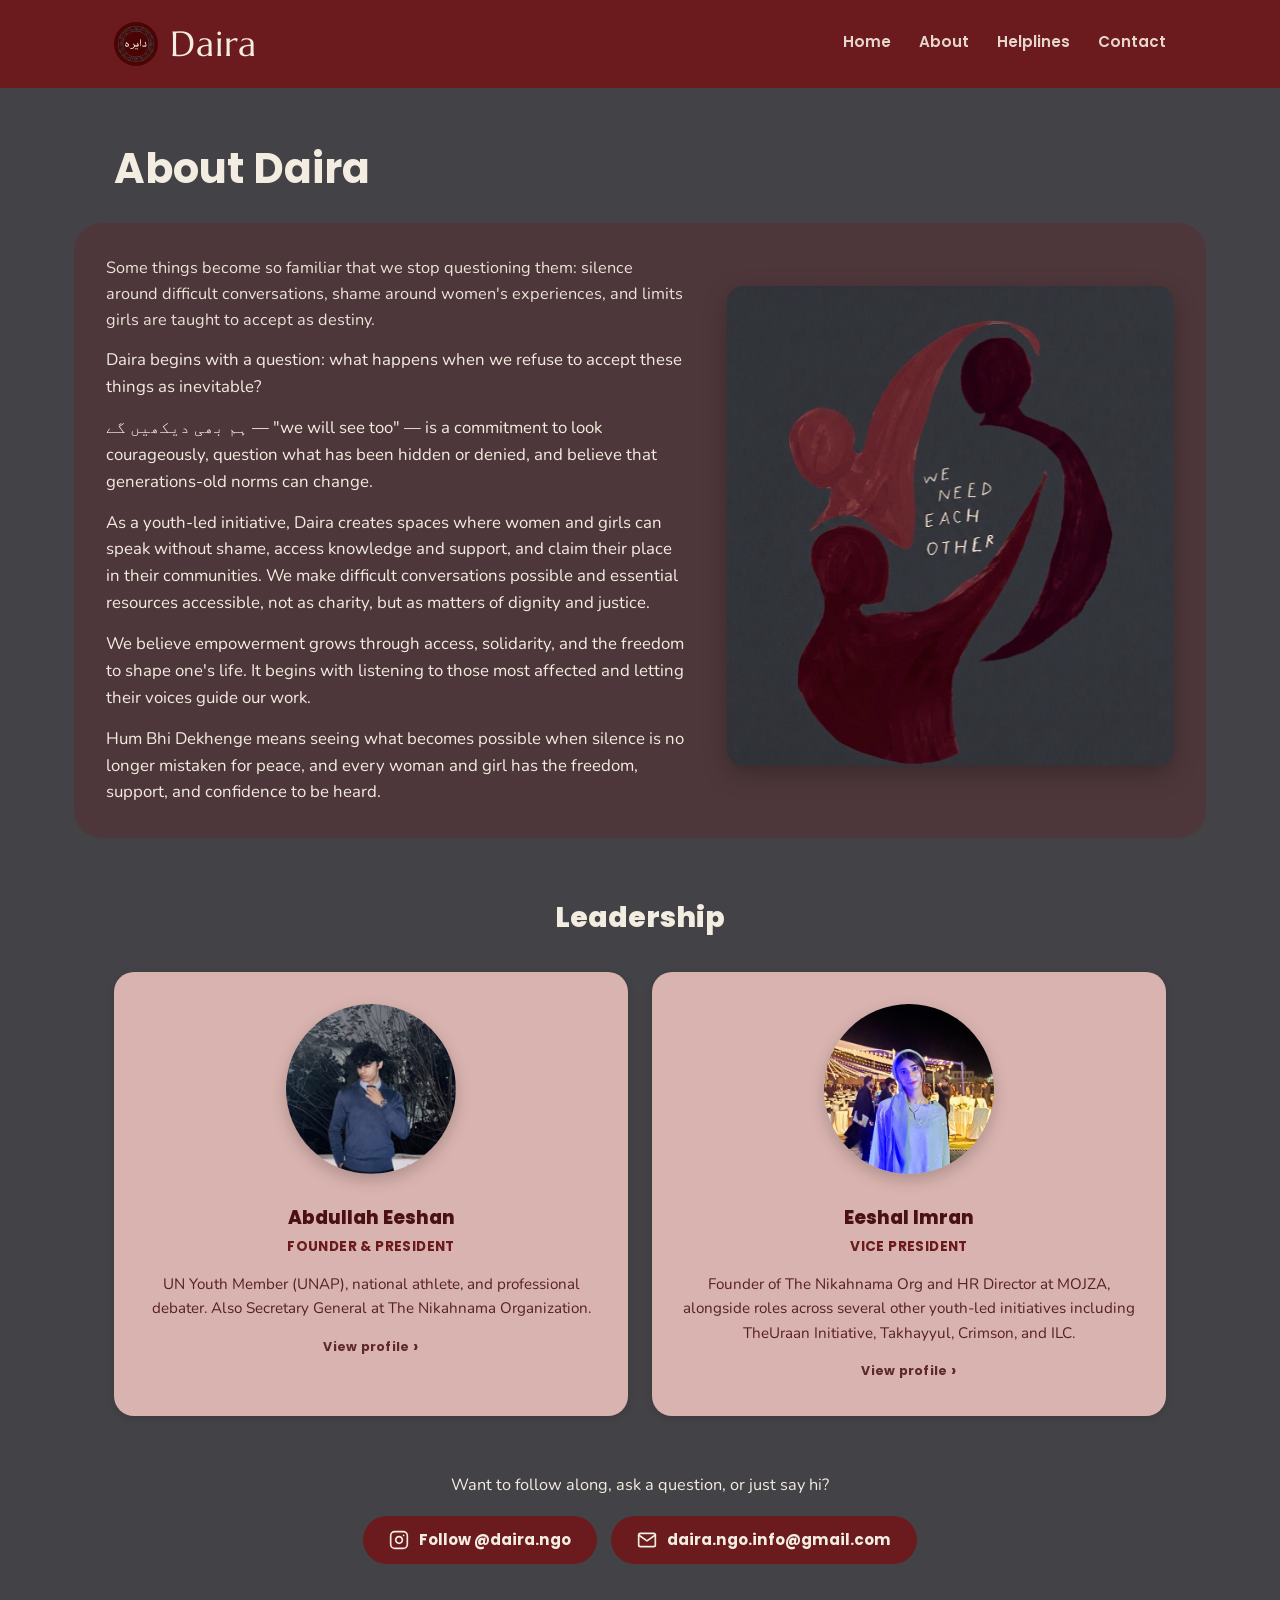
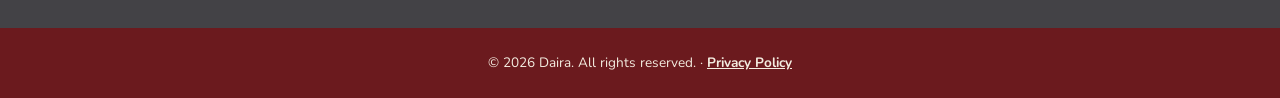
==== public/about.html @ 718fd519 "Daira website Static site: home, about, helplines, legal and Islamic rights, contact, get involved, " ====
<!doctype html>
<html lang="en">
<head>
  <meta charset="UTF-8" />
  <meta name="viewport" content="width=device-width, initial-scale=1.0" />
  <title>About — Daira</title>
  <link rel="preconnect" href="https://fonts.googleapis.com" />
  <link rel="preconnect" href="https://fonts.gstatic.com" crossorigin />
  <link href="https://fonts.googleapis.com/css2?family=Allura&family=Marcellus&family=Playfair+Display:ital,wght@1,600;1,700&family=Noto+Nastaliq+Urdu:wght@400;700&family=Poppins:wght@500;600;700;800&family=Nunito:wght@400;600;700&display=swap" rel="stylesheet" />
  <link rel="stylesheet" href="css/style.css" />
</head>
<body class="helplines-body">
  <header class="site">
    <div class="container">
      <div class="brand-block">
        <img src="images/daira-logo.jpeg" alt="Daira" class="brand-logo" />
        <span class="brand-name">Daira</span>
      </div>
      <nav class="site-nav">
        <a href="index.html">Home</a>
        <a href="about.html">About</a>
        <a href="helplines.html">Helplines</a>
        <a href="contact.html">Contact</a>
      </nav>
    </div>
  </header>

  <main>
    <div class="container page">
      <h1>About Daira</h1>

      <div class="rights-panel">
        <div class="about-mission">
          <div class="about-mission-text">
            <p class="page-lead">
              Some things become so familiar that we stop questioning them: silence around difficult
              conversations, shame around women's experiences, and limits girls are taught to accept as
              destiny.
            </p>

            <p class="about-text">
              Daira begins with a question: what happens when we refuse to accept these things as
              inevitable?
            </p>

            <p class="about-text">
              <span lang="ur" dir="rtl">ہم بھی دیکھیں گے</span> — "we will see too" — is a commitment to
              look courageously, question what has been hidden or denied, and believe that
              generations-old norms can change.
            </p>

            <p class="about-text">
              As a youth-led initiative, Daira creates spaces where women and girls can speak without
              shame, access knowledge and support, and claim their place in their communities. We make
              difficult conversations possible and essential resources accessible, not as charity, but as
              matters of dignity and justice.
            </p>

            <p class="about-text">
              We believe empowerment grows through access, solidarity, and the freedom to shape one's
              life. It begins with listening to those most affected and letting their voices guide our
              work.
            </p>

            <p class="about-text">
              Hum Bhi Dekhenge means seeing what becomes possible when silence is no longer mistaken for
              peace, and every woman and girl has the freedom, support, and confidence to be heard.
            </p>
          </div>
          <div class="about-mission-image">
            <img src="images/we-need-each-other.png" alt="Painted illustration of two figures reaching for each other, with the words &quot;We need each other&quot;" />
          </div>
        </div>
      </div>

      <h2 class="section-heading" style="color: var(--cream); margin: 56px 0 32px;">Leadership</h2>

      <div class="leaders-grid">
        <a class="leader-card reveal" href="leader-detail.html?id=abdullah-eeshan">
          <img src="images/abdullah-eeshan.png" alt="Abdullah Eeshan" class="leader-photo" />
          <div class="leader-name">Abdullah Eeshan</div>
          <div class="leader-role">Founder &amp; President</div>
          <p class="leader-bio">
            UN Youth Member (UNAP), national athlete, and professional debater. Also Secretary
            General at The Nikahnama Organization.
          </p>
          <span class="option-view-more">View profile <span class="option-arrow">›</span></span>
        </a>

        <a class="leader-card reveal" href="leader-detail.html?id=eeshal-imran">
          <img src="images/eeshal-imran.jpg" alt="Eeshal Imran" class="leader-photo" />
          <div class="leader-name">Eeshal Imran</div>
          <div class="leader-role">Vice President</div>
          <p class="leader-bio">
            Founder of The Nikahnama Org and HR Director at MOJZA, alongside roles across several
            other youth-led initiatives including TheUraan Initiative, Takhayyul, Crimson, and ILC.
          </p>
          <span class="option-view-more">View profile <span class="option-arrow">›</span></span>
        </a>
      </div>

      <div class="about-instagram">
        <p>Want to follow along, ask a question, or just say hi?</p>
        <div class="leader-social-buttons">
          <a class="btn btn-instagram" href="https://www.instagram.com/daira.ngo/" target="_blank" rel="noopener">
            <svg width="20" height="20" viewBox="0 0 24 24" fill="none" stroke="currentColor" stroke-width="2" stroke-linecap="round" stroke-linejoin="round"><rect x="2" y="2" width="20" height="20" rx="5"/><path d="M16 11.37a4 4 0 1 1-7.914 1.174A4 4 0 0 1 16 11.37z"/><line x1="17.5" y1="6.5" x2="17.51" y2="6.5"/></svg>
            Follow @daira.ngo
          </a>
          <a class="btn btn-instagram" href="mailto:daira.ngo.info@gmail.com">
            <svg width="20" height="20" viewBox="0 0 24 24" fill="none" stroke="currentColor" stroke-width="2" stroke-linecap="round" stroke-linejoin="round"><rect x="2" y="4" width="20" height="16" rx="2"/><path d="M22 6l-10 7L2 6"/></svg>
            daira.ngo.info@gmail.com
          </a>
        </div>
      </div>
    </div>
  </main>

  <footer class="site">
    <div class="container">&copy; 2026 Daira. All rights reserved. &middot; <a href="privacy.html">Privacy Policy</a></div>
  </footer>

  <script src="js/reveal.js"></script>
</body>
</html>
---- public/css/style.css ----
[hidden] { display: none !important; }

:root {
  /* Palette pulled from Daira's own mood boards: warm terracotta/rust
     (from their textured background swatch — deliberately warmer/browner
     than Panah's cooler purple-maroon, so Daira doesn't read as a reskin
     of it) paired with a muted steel-teal accent, on warm cream text. */
  --maroon: #7a3f30;
  --maroon-dark: #5c2e23;
  /* Header/footer keep the original cooler maroon (matches the logo more
     directly) while the hero panel uses the warmer terracotta above. */
  --header-maroon: #6b1a1e;
  --header-maroon-dark: #4a1114;
  /* Light dusty-rose tint of the header maroon, for two-tone card bodies. */
  --maroon-tint: #d9b3af;
  --teal: #4d6b74;
  --teal-dark: #35494f;
  --teal-tint: #e9eef0;
  --cream: #f3ece0;
  --ink: #2c1416;

  --font-script: "Allura", cursive;
  --font-elegant: "Playfair Display", Georgia, serif;
  --font-urdu: "Noto Nastaliq Urdu", serif;
  --font-display: "Poppins", sans-serif;
  --font-body: "Nunito", -apple-system, "Segoe UI", Roboto, Helvetica, Arial, sans-serif;
}

* { box-sizing: border-box; }

body {
  margin: 0;
  background: var(--teal-tint);
  color: var(--ink);
  font-family: var(--font-body);
  line-height: 1.6;
}

.container {
  max-width: 1100px;
  margin: 0 auto;
  padding: 0 24px;
}

header.site {
  background: var(--header-maroon);
  color: var(--cream);
}
header.site .container {
  display: flex;
  align-items: center;
  justify-content: space-between;
  padding: 16px 24px;
}
.brand-block {
  display: flex;
  align-items: center;
  gap: 12px;
}
.brand-logo {
  width: 44px;
  height: 44px;
  border-radius: 50%;
  object-fit: cover;
}
.brand-name {
  font-family: "Marcellus", serif;
  letter-spacing: 0.03em;
  font-size: 2.2rem;
  color: var(--cream);
}
.site-nav {
  display: flex;
  gap: 28px;
}
.site-nav a {
  position: relative;
  color: var(--cream);
  text-decoration: none;
  font-family: var(--font-display);
  font-weight: 600;
  font-size: 0.95rem;
  opacity: 0.9;
  padding-bottom: 4px;
  transition: opacity 0.2s ease;
}
.site-nav a::after {
  content: "";
  position: absolute;
  left: 0;
  right: 0;
  bottom: 0;
  height: 2px;
  background: var(--cream);
  border-radius: 2px;
  transform: scaleX(0);
  transform-origin: left;
  transition: transform 0.25s ease;
}
.site-nav a:hover { opacity: 1; }
.site-nav a:hover::after { transform: scaleX(1); }

/* Hero — two textured panels side by side, echoing the split-panel look
   in Daira's own mood board carousels. Real texture art can drop in later;
   these are gradient approximations of the maroon/teal panels for now. */
.hero {
  display: grid;
  grid-template-columns: 1fr 1.2fr;
  min-height: 560px;
}
.hero-panel {
  display: flex;
  flex-direction: column;
  align-items: center;
  justify-content: center;
  padding: 48px;
  text-align: center;
}
.hero-panel-left {
  background: var(--header-maroon-dark);
}
.hero-logo {
  width: 260px;
  height: 260px;
  border-radius: 50%;
  object-fit: cover;
  box-shadow: 0 20px 50px rgba(0,0,0,0.35);
  transition: transform 0.3s ease, box-shadow 0.3s ease;
  animation: heroLogoIn 0.8s ease both, logoBreathe 4s ease-in-out 0.8s infinite;
}
.hero-logo:hover {
  transform: scale(1.05) rotate(-2deg);
  box-shadow: 0 24px 60px rgba(0,0,0,0.45);
}
.hero-panel-right {
  background: #434246;
  color: var(--cream);
}
.hero-slogan-urdu {
  font-family: var(--font-urdu);
  font-size: 3.2rem;
  font-weight: 700;
  margin: 0 0 12px;
  line-height: 1.4;
  animation: heroTextIn 0.7s ease 0.1s both;
}
.hero-slogan-en {
  font-family: var(--font-elegant);
  font-style: italic;
  font-weight: 600;
  font-size: 2.6rem;
  margin: 6px 0 24px;
  color: var(--cream);
  animation: heroTextIn 0.7s ease 0.25s both;
}
.hero-tagline {
  font-size: 1.05rem;
  max-width: 42ch;
  margin: 0 0 32px;
  opacity: 0.9;
  animation: heroTextIn 0.7s ease 0.4s both;
}
.hero-actions {
  display: flex;
  gap: 14px;
  flex-wrap: wrap;
  justify-content: center;
  animation: heroTextIn 0.7s ease 0.55s both;
}

@keyframes heroLogoIn {
  from { opacity: 0; transform: scale(0.8) rotate(-8deg); }
  to { opacity: 1; transform: scale(1) rotate(0); }
}
@keyframes logoBreathe {
  0%, 100% { box-shadow: 0 20px 50px rgba(0,0,0,0.35); }
  50% { box-shadow: 0 20px 60px rgba(0,0,0,0.5); }
}
@keyframes heroTextIn {
  from { opacity: 0; transform: translateY(16px); }
  to { opacity: 1; transform: translateY(0); }
}

.btn, .btn-secondary {
  display: inline-block;
  padding: 12px 26px;
  border-radius: 999px;
  font-family: var(--font-display);
  font-weight: 700;
  font-size: 0.95rem;
  text-decoration: none;
  cursor: pointer;
  transition: transform 0.15s ease, opacity 0.15s ease;
}
.btn {
  background: var(--cream);
  color: var(--teal-dark);
  border: none;
}
.btn-secondary {
  background: transparent;
  color: var(--cream);
  border: 1.5px solid var(--cream);
}
.btn:hover, .btn-secondary:hover { transform: translateY(-2px); opacity: 0.92; }

/* Services — three entry points into the site's resource pages, sitting
   on the default cream background between the hero and Aims/Objectives. */
.services { padding: 64px 16px; background: var(--header-maroon-dark); text-align: center; }
.services .container { max-width: 1500px; }
.services-panel {
  background: #434246;
  border-radius: 28px;
  padding: 48px 20px;
}
.section-heading {
  font-family: var(--font-display);
  font-size: 1.8rem;
  font-weight: 800;
  color: var(--cream);
  text-align: center;
  margin: 0 0 36px;
}
.services-grid {
  display: grid;
  grid-template-columns: repeat(auto-fit, minmax(300px, 1fr));
  gap: 20px;
}
.service-card {
  display: flex;
  flex-direction: column;
  border-radius: 16px;
  overflow: hidden;
  text-decoration: none;
  box-shadow: 0 2px 8px rgba(0,0,0,0.1);
  transition: transform 0.2s ease, box-shadow 0.2s ease;
}
.service-card:hover {
  transform: translateY(-4px);
  box-shadow: 0 12px 24px rgba(0,0,0,0.16);
}
.service-card h3 {
  font-family: var(--font-display);
  font-size: 1.15rem;
  color: var(--cream);
  background: var(--header-maroon);
  margin: 0;
  padding: 20px 24px;
}
.service-card p {
  flex: 1;
  margin: 0;
  padding: 18px 24px 8px;
  background: var(--maroon-tint);
  color: var(--header-maroon-dark);
  font-size: 0.92rem;
  line-height: 1.55;
}
.service-arrow {
  padding: 0 24px 20px;
  background: var(--maroon-tint);
  color: var(--header-maroon-dark);
  font-family: var(--font-display);
  font-weight: 700;
  font-size: 0.85rem;
}

/* Aims/Objectives — the three-panel dark textured layout from Daira's own
   mood board, with the logo centered between them. */
.aims {
  display: grid;
  grid-template-columns: 1fr 0.7fr 1fr;
  background: var(--header-maroon-dark);
}
.aims-panel {
  padding: 56px 40px;
  display: flex;
  flex-direction: column;
  justify-content: center;
}
.aims-panel-text { color: var(--cream); text-align: center; justify-content: flex-start; padding-top: 8px; }
.aims-panel-text ul { text-align: center; }
.aims-heading {
  font-family: var(--font-display);
  font-size: 2.2rem;
  font-weight: 800;
  letter-spacing: 0.02em;
  margin: 0 0 20px;
  color: var(--cream);
}
.aims-panel-text ul {
  margin: 0;
  padding: 0;
  list-style: none;
  font-size: 0.98rem;
  line-height: 1.8;
}
.aims-panel-text li { margin-bottom: 6px; }
.aims-panel-logo {
  align-items: center;
  justify-content: flex-start;
  padding-left: 12px;
  padding-right: 12px;
  padding-top: 120px;
}
.aims-logo {
  width: 130px;
  height: 130px;
  border-radius: 50%;
  object-fit: cover;
}
/* Tall illustration, not a face photo — shown in full rather than
   circle-cropped, which would cut off the head or the scales. */
.aims-justice-img {
  width: 100%;
  max-width: 800px;
  height: auto;
  object-fit: contain;
}

@media (max-width: 860px) {
  .aims { grid-template-columns: 1fr; }
  .aims-panel-logo { order: -1; }
}

/* Plain content pages (Helplines, Rights, etc.) */
.page { padding: 48px 24px 64px; }
.page h1 {
  font-family: var(--font-display);
  font-size: 2.6rem;
  color: var(--maroon-dark);
  margin: 0 0 20px;
}
.page-lead {
  font-size: 1.02rem;
  max-width: 62ch;
  margin: 0 0 32px;
  opacity: 0.85;
}

/* Helplines page sits on the teal panel colour instead of the site's
   default cream tint, per the reference swatch. */
body.helplines-body { background: #434246; }
body.helplines-body .page h1,
body.helplines-body .page-lead { color: var(--cream); }
body.helplines-body .page-lead { opacity: 0.95; }

/* Helplines page — every individual option is its own uniform card,
   grouped under a plain category label so cards never end up wildly
   different heights just because one category has more options than
   another. Each card links straight to that option's own detail page. */
.option-group { margin-bottom: 36px; }
.option-group:last-child { margin-bottom: 0; }
.option-group-heading {
  font-family: var(--font-display);
  font-size: 1.4rem;
  font-weight: 800;
  color: var(--cream);
  margin: 0 0 16px;
  padding-bottom: 10px;
  border-bottom: 2px solid rgba(243, 236, 224, 0.2);
}
.option-grid {
  display: grid;
  grid-template-columns: repeat(auto-fit, minmax(240px, 1fr));
  gap: 16px;
}
.option-card {
  position: relative;
  display: block;
  background: var(--maroon-tint);
  border-radius: 14px;
  padding: 20px;
  text-decoration: none;
  box-shadow: 0 2px 8px rgba(0,0,0,0.12);
  transition: transform 0.2s ease, box-shadow 0.2s ease;
}
.option-card:hover {
  transform: translateY(-4px);
  box-shadow: 0 12px 24px rgba(0,0,0,0.2);
}
.option-name {
  font-family: var(--font-display);
  font-weight: 800;
  font-size: 1.02rem;
  color: var(--header-maroon-dark);
}
.option-phone {
  font-weight: 700;
  font-size: 0.95rem;
  color: var(--header-maroon-dark);
  margin-top: 4px;
}
.option-hint {
  font-size: 0.85rem;
  color: var(--header-maroon-dark);
  opacity: 0.8;
  margin-top: 6px;
  line-height: 1.5;
}
.option-view-more {
  display: inline-flex;
  align-items: center;
  gap: 4px;
  margin-top: 12px;
  font-family: var(--font-display);
  font-weight: 700;
  font-size: 0.78rem;
  letter-spacing: 0.02em;
  color: var(--header-maroon-dark);
  opacity: 0.85;
}
.option-view-more .option-arrow {
  font-size: 1rem;
  line-height: 1;
  transition: transform 0.2s ease;
}
.option-card:hover .option-view-more .option-arrow { transform: translateX(3px); }

/* Helpline detail page */
.back-link {
  display: inline-block;
  margin-bottom: 20px;
  color: var(--cream);
  font-family: var(--font-display);
  font-weight: 700;
  font-size: 0.9rem;
  text-decoration: none;
  opacity: 0.9;
}
.back-link:hover { text-decoration: underline; }
.detail-category {
  font-family: var(--font-display);
  font-weight: 700;
  font-size: 0.85rem;
  letter-spacing: 0.04em;
  text-transform: uppercase;
  color: var(--cream);
  opacity: 0.75;
  margin: 0 0 6px;
}
.detail-description {
  color: var(--cream);
  font-size: 1.02rem;
  line-height: 1.7;
  margin: 0 0 24px;
}
.detail-contact-btn { margin-bottom: 28px; }
.help-item-map {
  border-radius: 12px;
  overflow: hidden;
}
.help-item-map iframe { display: block; }

/* Helpline category page — one or more full entries stacked underneath a
   shared category heading. */
.category-entry {
  padding: 32px 0;
  border-top: 1px solid rgba(243, 236, 224, 0.15);
}
.category-entry:first-of-type { border-top: none; padding-top: 0; }
.category-entry h2 {
  font-family: var(--font-display);
  font-size: 1.4rem;
  color: var(--cream);
  margin: 0 0 8px;
}

.notice {
  background: var(--cream);
  border: 1px solid rgba(0,0,0,0.08);
  border-radius: 16px;
  padding: 20px 24px;
  font-size: 0.95rem;
}
.btn-instagram {
  display: inline-flex;
  align-items: center;
  gap: 10px;
  background: var(--header-maroon);
  color: var(--cream);
}
.btn-instagram:hover { background: var(--header-maroon-dark); }
.notice a { color: var(--maroon); font-weight: 700; }

/* Legal Rights / Islamic Rights pages — same two-tone card language as
   the Helplines grid, so all three resource pages feel like one family. */
.rights-panel {
  background: rgba(107, 26, 30, 0.28);
  border-radius: 28px;
  padding: 32px;
  margin: 0 -40px 32px;
}
.rights-grid {
  display: grid;
  grid-template-columns: 1fr;
  gap: 20px;
}
.rights-card {
  background: transparent;
  padding: 0;
  border-radius: 16px;
  overflow: hidden;
  box-shadow: 0 2px 8px rgba(0,0,0,0.12);
  transition: transform 0.2s ease, box-shadow 0.2s ease;
}
.rights-card:hover {
  transform: translateY(-4px);
  box-shadow: 0 12px 24px rgba(0,0,0,0.2);
}
.rights-card h2 {
  font-family: var(--font-display);
  font-size: 1.05rem;
  color: var(--cream);
  background: var(--header-maroon);
  margin: 0;
  padding: 18px 24px;
}
.rights-card ul { margin: 0; padding: 16px 24px 20px; list-style: none; background: var(--maroon-tint); }
.rights-card li {
  padding: 12px 0;
  border-bottom: 1px solid rgba(74, 17, 20, 0.15);
  line-height: 1.6;
  color: var(--header-maroon-dark);
}
.rights-card li:last-child { border-bottom: none; }
.rights-card li strong {
  display: block;
  color: var(--header-maroon-dark);
  margin-bottom: 3px;
}
.rights-ref {
  display: block;
  font-size: 0.82rem;
  font-style: italic;
  opacity: 0.75;
  margin-top: 4px;
}
.rights-note {
  background: var(--maroon-tint);
  border-radius: 16px;
  padding: 20px 24px;
  margin-bottom: 24px;
  font-size: 0.92rem;
  line-height: 1.6;
  color: var(--header-maroon-dark);
}
.rights-note a { color: var(--header-maroon-dark); font-weight: 700; }

/* About page — mission copy and leadership cards. */
.about-text {
  color: var(--cream);
  font-size: 1.05rem;
  line-height: 1.6;
  max-width: 68ch;
  margin: 14px 0 0;
}
.about-mission-text .page-lead { margin-bottom: 14px; }
.about-mission {
  display: flex;
  align-items: center;
  gap: 40px;
}
.about-mission-text { flex: 1.3; }
.about-mission-image { flex: 1; }
.about-mission-image img {
  width: 100%;
  border-radius: 16px;
  box-shadow: 0 8px 24px rgba(0,0,0,0.25);
}
@media (max-width: 860px) {
  .about-mission { flex-direction: column; }
  .about-mission-image { width: 100%; max-width: 360px; }
}
.about-instagram {
  margin-top: 56px;
  text-align: center;
}
.about-instagram p {
  color: var(--cream);
  font-size: 1.02rem;
  margin: 0 0 18px;
}
.leaders-grid {
  display: grid;
  grid-template-columns: repeat(auto-fit, minmax(260px, 1fr));
  gap: 24px;
}
.leader-card {
  display: block;
  background: var(--maroon-tint);
  border-radius: 20px;
  padding: 32px 28px;
  text-align: center;
  text-decoration: none;
  box-shadow: 0 2px 8px rgba(0,0,0,0.12);
  transition: transform 0.2s ease, box-shadow 0.2s ease;
}
.leader-card .option-view-more {
  display: inline-flex;
  margin-top: 16px;
  color: var(--header-maroon-dark);
}
.leader-card:hover {
  transform: translateY(-4px);
  box-shadow: 0 12px 24px rgba(0,0,0,0.2);
}
.leader-photo {
  width: 170px;
  height: 170px;
  border-radius: 50%;
  object-fit: cover;
  margin-bottom: 20px;
  box-shadow: 0 6px 16px rgba(0,0,0,0.2);
}
.leader-name {
  font-family: var(--font-display);
  font-weight: 800;
  font-size: 1.15rem;
  color: var(--header-maroon-dark);
}
.leader-role {
  font-family: var(--font-display);
  font-weight: 700;
  font-size: 0.85rem;
  letter-spacing: 0.03em;
  text-transform: uppercase;
  color: var(--header-maroon);
  margin-top: 4px;
}
.leader-bio {
  font-size: 0.95rem;
  line-height: 1.6;
  color: var(--header-maroon-dark);
  opacity: 0.9;
  margin: 14px 0 0;
}

/* Leader detail page */
.leader-detail-header {
  display: flex;
  align-items: center;
  gap: 24px;
  margin-bottom: 32px;
}
.leader-detail-header .leader-photo { flex-shrink: 0; margin: 0; }
#leader-root h2 {
  font-family: var(--font-display);
  font-size: 1.2rem;
  color: var(--cream);
  margin: 32px 0 12px;
  padding-bottom: 8px;
  border-bottom: 2px solid rgba(243, 236, 224, 0.2);
}
#leader-root ul { margin: 0; padding-left: 20px; color: var(--cream); }
#leader-root li { margin-bottom: 8px; line-height: 1.6; opacity: 0.9; }
.skills-list { display: flex; flex-wrap: wrap; gap: 10px; }
.skill-pill {
  background: var(--maroon-tint);
  color: var(--header-maroon-dark);
  font-family: var(--font-display);
  font-weight: 700;
  font-size: 0.85rem;
  padding: 6px 16px;
  border-radius: 999px;
}
.leader-social-buttons {
  display: flex;
  justify-content: center;
  flex-wrap: wrap;
  gap: 14px;
}

/* the donate panel reuses this row, where it needs room under the copy */
#panel-donate .leader-social-buttons { margin-top: 22px; }

/* Get Involved page */
.involved-center { max-width: 720px; margin: 0 auto; }
.involved-tabs {
  display: flex;
  justify-content: center;
  gap: 12px;
  margin-bottom: 28px;
}
.involved-tab {
  font-family: var(--font-display);
  font-weight: 700;
  font-size: 0.95rem;
  padding: 10px 22px;
  border-radius: 999px;
  border: 1.5px solid var(--cream);
  background: transparent;
  color: var(--cream);
  cursor: pointer;
  transition: background 0.2s ease, color 0.2s ease;
}
.involved-tab.is-active { background: var(--cream); color: var(--header-maroon-dark); }
.involved-form {
  display: grid;
  grid-template-columns: 1fr 1fr;
  gap: 20px 24px;
  max-width: 720px;
  margin: 0 auto;
}
.involved-form .full { grid-column: 1 / -1; }
@media (max-width: 640px) {
  .involved-form { grid-template-columns: 1fr; }
}
.involved-form label {
  display: flex;
  flex-direction: column;
  gap: 6px;
  color: var(--cream);
  font-family: var(--font-display);
  font-weight: 600;
  font-size: 0.9rem;
}
.involved-form input,
.involved-form select,
.involved-form textarea {
  font-family: var(--font-body);
  font-size: 0.95rem;
  padding: 10px 14px;
  border-radius: 10px;
  border: none;
  background: var(--cream);
  color: var(--ink);
  resize: vertical;
}
.involved-form button { justify-self: center; margin-top: 4px; }
.involved-panel > .btn-instagram { display: flex; width: fit-content; margin: 20px auto 0; }

.payment-details {
  display: grid;
  grid-template-columns: repeat(auto-fit, minmax(200px, 1fr));
  gap: 16px;
  margin: 20px 0;
}
.payment-method {
  background: var(--cream);
  border-radius: 12px;
  padding: 16px 18px;
}
.payment-method-name {
  font-family: var(--font-display);
  font-weight: 700;
  color: var(--header-maroon-dark);
  margin-bottom: 8px;
  font-size: 1.02rem;
}
.payment-method-row {
  color: var(--ink);
  font-size: 0.92rem;
  line-height: 1.6;
}
.payment-method-row strong { font-weight: 700; }

.shoutout-box {
  margin-top: 28px;
  padding-top: 24px;
  border-top: 1px solid rgba(243, 236, 224, 0.3);
}
.shoutout-title {
  font-family: var(--font-display);
  font-weight: 700;
  font-size: 1.1rem;
  color: var(--cream);
  margin-bottom: 8px;
  text-align: center;
}
.shoutout-text {
  color: var(--cream);
  font-size: 0.92rem;
  line-height: 1.6;
  text-align: center;
  max-width: 560px;
  margin: 0 auto 18px;
}
.shoutout-choice {
  display: flex;
  justify-content: center;
  gap: 14px;
  margin-bottom: 6px;
}
.btn-choice {
  font-family: var(--font-display);
  font-weight: 700;
  font-size: 0.9rem;
  padding: 8px 26px;
  border-radius: 999px;
  border: 1.5px solid var(--cream);
  background: transparent;
  color: var(--cream);
  cursor: pointer;
  transition: background 0.2s ease, color 0.2s ease;
}
.btn-choice:hover { background: var(--cream); color: var(--header-maroon-dark); }
.optional-tag {
  font-weight: 400;
  font-size: 0.8rem;
  opacity: 0.75;
  text-transform: none;
}
.shoutout-hint {
  color: var(--cream);
  font-size: 0.85rem;
  line-height: 1.5;
  opacity: 0.85;
  margin: -8px 0 4px;
}
.shoutout-no-msg {
  color: var(--cream);
  font-size: 0.95rem;
  text-align: center;
  margin: 0 0 6px;
}
.shoutout-note {
  color: var(--cream);
  font-size: 0.85rem;
  text-align: center;
  opacity: 0.85;
  margin: 18px 0 0;
}
.shoutout-note a { color: var(--cream); font-weight: 700; }
@media (max-width: 600px) {
  .leader-detail-header { flex-direction: column; text-align: center; }
}

footer.site {
  background: var(--header-maroon);
  color: var(--cream);
  text-align: center;
  padding: 24px 0;
  font-size: 0.85rem;
}
footer.site a, footer.site a:visited { color: var(--cream); font-weight: 700; }
footer.site a:hover { text-decoration: underline; }

@media (max-width: 860px) {
  .hero { grid-template-columns: 1fr; min-height: auto; }
  .hero-panel { padding: 40px 24px; }
  .hero-logo { width: 180px; height: 180px; }
  .hero-slogan-urdu { font-size: 2.4rem; }
  .hero-slogan-en { font-size: 1.8rem; }
}

/* Scroll-reveal — fades/slides content in as it enters the viewport
   (public/js/reveal.js toggles .is-visible via IntersectionObserver).
   Wrapped in prefers-reduced-motion so motion-sensitive users just see the
   final state immediately, same as Panah's site. */
@media (prefers-reduced-motion: no-preference) {
  .reveal { opacity: 0; transform: translateY(24px); transition: opacity 0.6s ease, transform 0.6s ease; }
  .reveal.is-visible { opacity: 1; transform: translateY(0); }

  /* Staggered cascade for the Aims/Objectives panels and Helplines cards —
     each element gets IntersectionObserver's .is-visible at roughly the
     same moment (all enter the viewport together), so the stagger has to
     come from a transition-delay per position, not from JS timing. */
  .services-grid .service-card:nth-child(1) { transition-delay: 0s; }
  .services-grid .service-card:nth-child(2) { transition-delay: 0.12s; }
  .services-grid .service-card:nth-child(3) { transition-delay: 0.24s; }
  .aims-panel:nth-child(1) { transition-delay: 0s; }
  .aims-panel:nth-child(2) { transition-delay: 0.15s; }
  .aims-panel:nth-child(3) { transition-delay: 0.3s; }
  .option-grid .option-card:nth-child(1) { transition-delay: 0s; }
  .option-grid .option-card:nth-child(2) { transition-delay: 0.1s; }
  .option-grid .option-card:nth-child(3) { transition-delay: 0.2s; }
  .rights-grid .rights-card:nth-child(1) { transition-delay: 0s; }
  .rights-grid .rights-card:nth-child(2) { transition-delay: 0.1s; }
  .rights-grid .rights-card:nth-child(3) { transition-delay: 0.2s; }
  .rights-grid .rights-card:nth-child(4) { transition-delay: 0.3s; }
  .rights-grid .rights-card:nth-child(5) { transition-delay: 0.4s; }
}
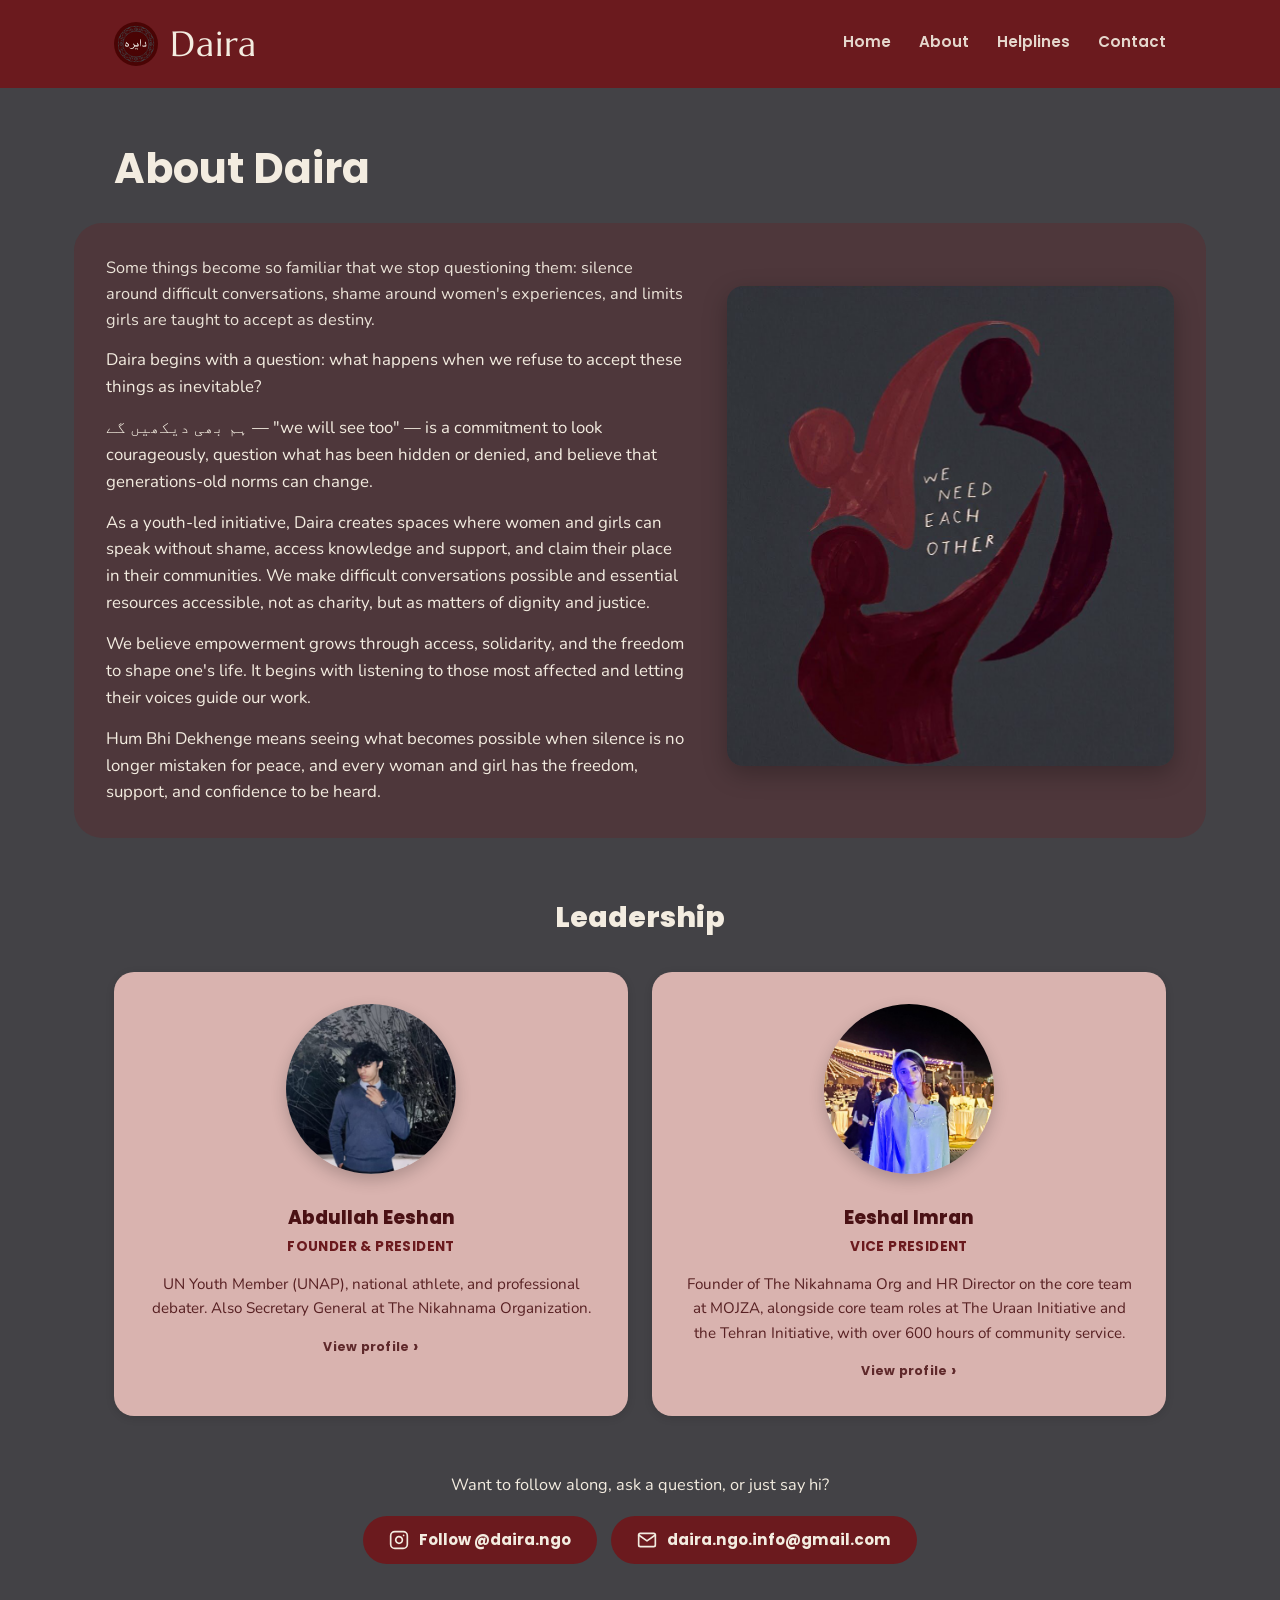
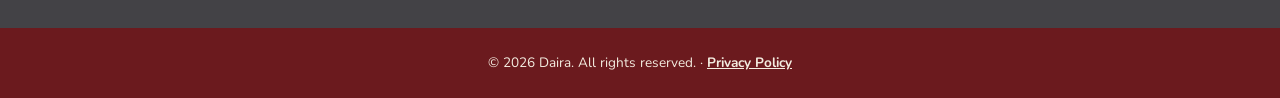
==== commit 51e16bd4: "Update Eeshal's profile: remove past roles, add education and core team roles" ====
--- a/public/about.html
+++ b/public/about.html
@@ -16,7 +16,10 @@
         <img src="images/daira-logo.jpeg" alt="Daira" class="brand-logo" />
         <span class="brand-name">Daira</span>
       </div>
-      <nav class="site-nav">
+      <button type="button" class="nav-toggle" id="nav-toggle" aria-label="Toggle menu" aria-expanded="false" aria-controls="site-nav">
+        <span></span><span></span><span></span>
+      </button>
+      <nav class="site-nav" id="site-nav">
         <a href="index.html">Home</a>
         <a href="about.html">About</a>
         <a href="helplines.html">Helplines</a>
@@ -92,8 +95,7 @@
           <div class="leader-name">Eeshal Imran</div>
           <div class="leader-role">Vice President</div>
           <p class="leader-bio">
-            Founder of The Nikahnama Org and HR Director at MOJZA, alongside roles across several
-            other youth-led initiatives including TheUraan Initiative, Takhayyul, Crimson, and ILC.
+            Founder of The Nikahnama Org and HR Director on the core team at MOJZA, alongside core team roles at The Uraan Initiative and the Tehran Initiative, with over 600 hours of community service.
           </p>
           <span class="option-view-more">View profile <span class="option-arrow">›</span></span>
         </a>
@@ -119,6 +121,7 @@
     <div class="container">&copy; 2026 Daira. All rights reserved. &middot; <a href="privacy.html">Privacy Policy</a></div>
   </footer>
 
+  <script src="js/nav.js"></script>
   <script src="js/reveal.js"></script>
 </body>
 </html>
--- a/public/css/style.css
+++ b/public/css/style.css
@@ -223,7 +223,7 @@
 }
 .services-grid {
   display: grid;
-  grid-template-columns: repeat(auto-fit, minmax(300px, 1fr));
+  grid-template-columns: repeat(auto-fit, minmax(min(300px, 100%), 1fr));
   gap: 20px;
 }
 .service-card {
@@ -320,7 +320,11 @@
 
 @media (max-width: 860px) {
   .aims { grid-template-columns: 1fr; }
-  .aims-panel-logo { order: -1; }
+  /* keep source order on phones — Aims, then the picture, then Objectives.
+     The desktop 120px top padding only exists to place the image in the
+     middle column, and at full width the image fills the whole screen. */
+  .aims-panel-logo { padding: 4px 24px 8px; }
+  .aims-justice-img { max-width: 260px; }
 }
 
 /* Plain content pages (Helplines, Rights, etc.) */
@@ -362,7 +366,7 @@
 }
 .option-grid {
   display: grid;
-  grid-template-columns: repeat(auto-fit, minmax(240px, 1fr));
+  grid-template-columns: repeat(auto-fit, minmax(min(240px, 100%), 1fr));
   gap: 16px;
 }
 .option-card {
@@ -583,7 +587,7 @@
 }
 .leaders-grid {
   display: grid;
-  grid-template-columns: repeat(auto-fit, minmax(260px, 1fr));
+  grid-template-columns: repeat(auto-fit, minmax(min(260px, 100%), 1fr));
   gap: 24px;
 }
 .leader-card {
@@ -732,7 +736,7 @@
 
 .payment-details {
   display: grid;
-  grid-template-columns: repeat(auto-fit, minmax(200px, 1fr));
+  grid-template-columns: repeat(auto-fit, minmax(min(200px, 100%), 1fr));
   gap: 16px;
   margin: 20px 0;
 }
@@ -871,3 +875,76 @@
   .rights-grid .rights-card:nth-child(4) { transition-delay: 0.3s; }
   .rights-grid .rights-card:nth-child(5) { transition-delay: 0.4s; }
 }
+
+/* ============ Mobile header: hamburger menu (same pattern as Panah) ============
+   Kept at the very end of the file on purpose. These selectors tie with the
+   base header rules near the top, and ties resolve by source order even inside
+   @media — so this block has to come last or the desktop rules win on phones. */
+.nav-toggle {
+  display: none;
+  flex-direction: column;
+  justify-content: center;
+  align-items: center;
+  gap: 5px;
+  width: 42px;
+  height: 42px;
+  padding: 0;
+  margin-left: auto;
+  border: 1.5px solid rgba(243, 236, 224, 0.35);
+  border-radius: 10px;
+  background: transparent;
+  cursor: pointer;
+  -webkit-appearance: none;
+  appearance: none;
+}
+.nav-toggle span {
+  display: block;
+  width: 20px;
+  height: 2px;
+  background: var(--cream);
+  border-radius: 2px;
+  transition: transform 0.25s ease, opacity 0.2s ease;
+}
+
+@media (max-width: 720px) {
+  header.site .container {
+    flex-wrap: wrap;
+    padding: 12px 18px;
+  }
+  .brand-logo { width: 38px; height: 38px; }
+  .brand-name { font-size: 1.75rem; }
+
+  .nav-toggle { display: flex; }
+
+  /* hamburger becomes an X while open */
+  header.site.nav-open .nav-toggle span:nth-child(1) { transform: translateY(7px) rotate(45deg); }
+  header.site.nav-open .nav-toggle span:nth-child(2) { opacity: 0; }
+  header.site.nav-open .nav-toggle span:nth-child(3) { transform: translateY(-7px) rotate(-45deg); }
+
+  /* collapsed until the button opens it, then drops to its own full-width row */
+  .site-nav { display: none; }
+  header.site.nav-open .site-nav {
+    display: flex;
+    flex-direction: column;
+    gap: 0;
+    width: 100%;
+    margin-top: 12px;
+    padding-top: 6px;
+    border-top: 1px solid rgba(243, 236, 224, 0.2);
+    animation: navDrop 0.22s ease;
+  }
+  .site-nav a {
+    padding: 13px 4px;
+    font-size: 1.02rem;
+    opacity: 1;
+    border-bottom: 1px solid rgba(243, 236, 224, 0.1);
+  }
+  .site-nav a:last-child { border-bottom: none; }
+  /* the desktop underline-on-hover doesn't suit full-width rows */
+  .site-nav a::after { display: none; }
+}
+
+@keyframes navDrop {
+  from { opacity: 0; transform: translateY(-6px); }
+  to { opacity: 1; transform: translateY(0); }
+}
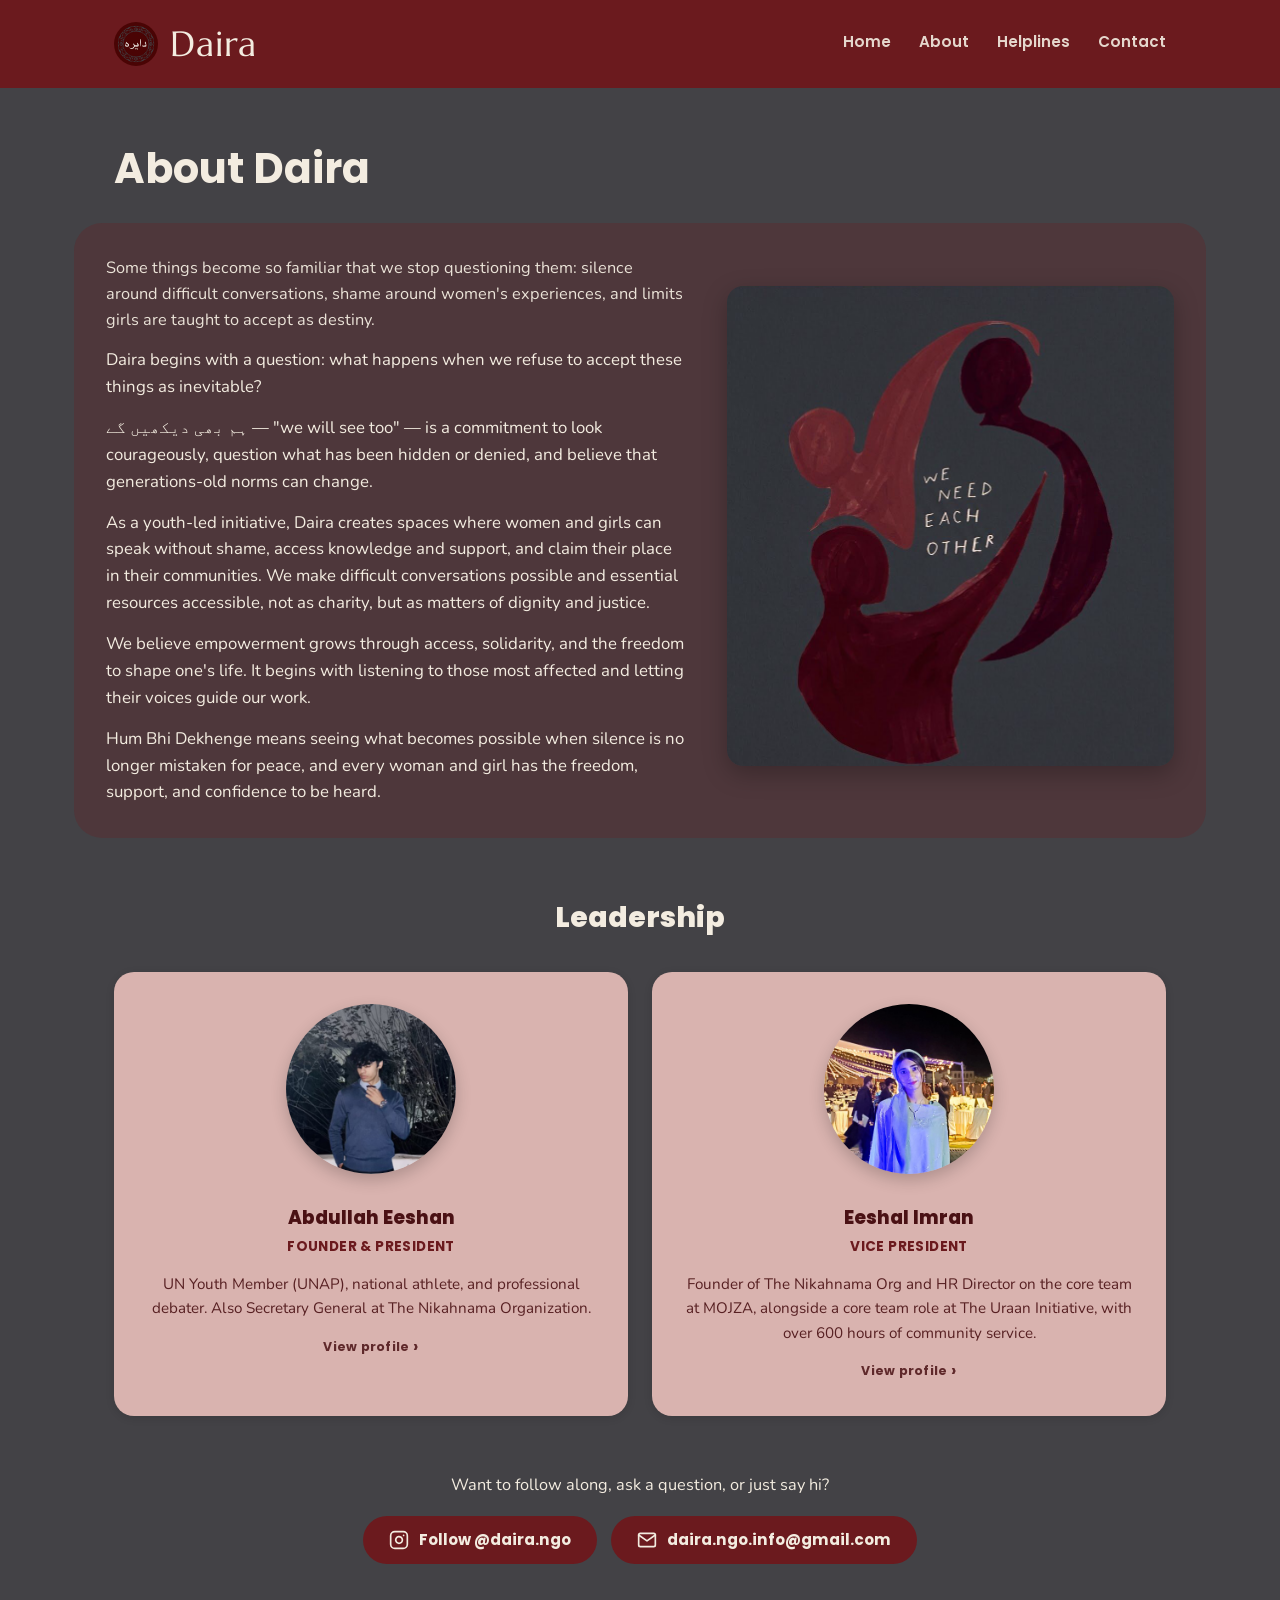
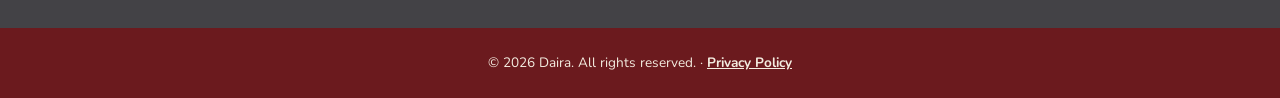
==== commit 0e62f916: "Remove the Tehran Initiative line from Eeshal's profile" ====
--- a/public/about.html
+++ b/public/about.html
@@ -12,10 +12,10 @@
 <body class="helplines-body">
   <header class="site">
     <div class="container">
-      <div class="brand-block">
+      <a class="brand-block" href="index.html" aria-label="Daira home">
         <img src="images/daira-logo.jpeg" alt="Daira" class="brand-logo" />
         <span class="brand-name">Daira</span>
-      </div>
+      </a>
       <button type="button" class="nav-toggle" id="nav-toggle" aria-label="Toggle menu" aria-expanded="false" aria-controls="site-nav">
         <span></span><span></span><span></span>
       </button>
@@ -95,7 +95,7 @@
           <div class="leader-name">Eeshal Imran</div>
           <div class="leader-role">Vice President</div>
           <p class="leader-bio">
-            Founder of The Nikahnama Org and HR Director on the core team at MOJZA, alongside core team roles at The Uraan Initiative and the Tehran Initiative, with over 600 hours of community service.
+            Founder of The Nikahnama Org and HR Director on the core team at MOJZA, alongside a core team role at The Uraan Initiative, with over 600 hours of community service.
           </p>
           <span class="option-view-more">View profile <span class="option-arrow">›</span></span>
         </a>
--- a/public/css/style.css
+++ b/public/css/style.css
@@ -57,6 +57,10 @@
   align-items: center;
   gap: 12px;
 }
+/* The brand block links back to the home page, so it needs the header's own
+   colours instead of the default link blue and underline. */
+.brand-block { text-decoration: none; color: inherit; }
+.brand-block:hover .brand-name { opacity: 0.85; }
 .brand-logo {
   width: 44px;
   height: 44px;
